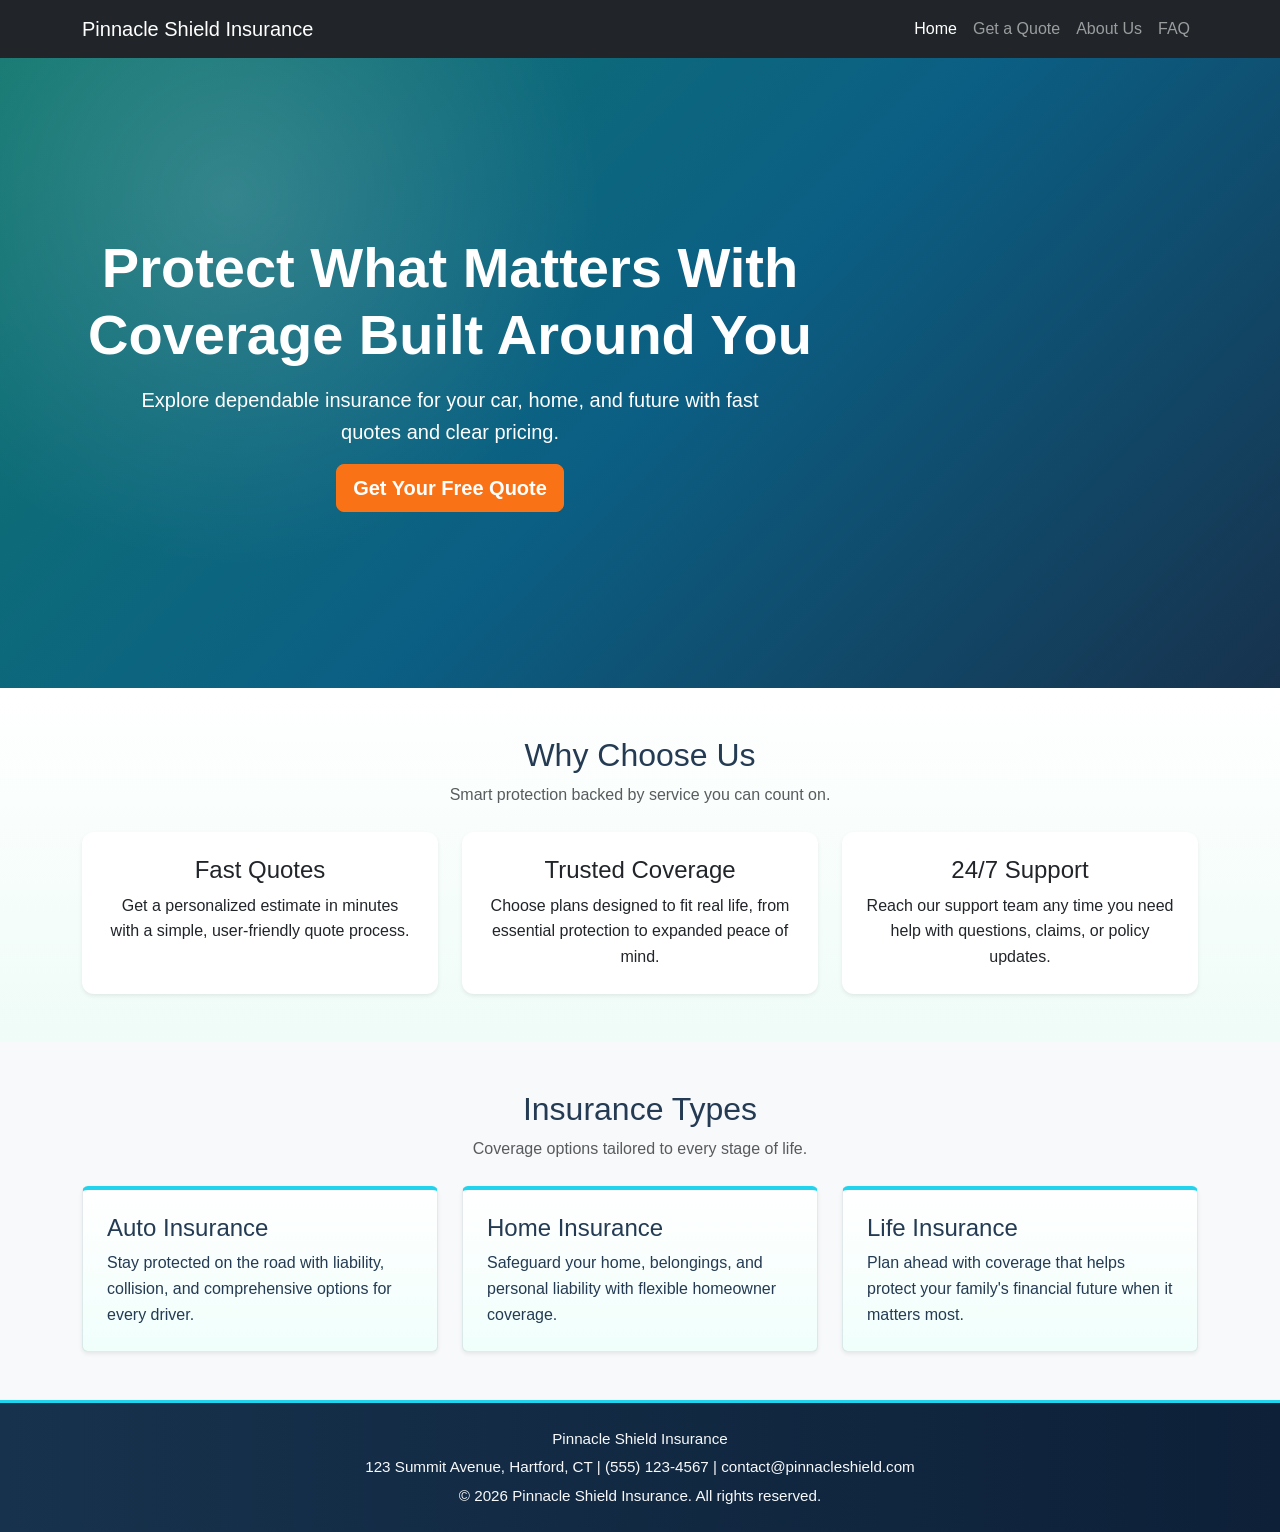
==== index.html @ 33624cd5 "Step 1 of capstone" ====
<!DOCTYPE html>
<html lang="en">
<head>
	<meta charset="UTF-8">
	<meta name="viewport" content="width=device-width, initial-scale=1.0">
	<title>Pinnacle Shield Insurance | Home</title>
	<link href="https://cdn.jsdelivr.net/npm/bootstrap@5.3.2/dist/css/bootstrap.min.css"
				rel="stylesheet"
				integrity="sha384-T3c6CoIi6uLrA9TneNEoa7RxnatzjcDSCmG1MXxSR1GAsXEV/Dwwykc2MPK8M2HN"
				crossorigin="anonymous">
	<link rel="stylesheet" href="css/styles.css">
</head>
<body>
	<header>
		<nav class="navbar navbar-expand-lg navbar-dark bg-dark">
			<div class="container">
				<a class="navbar-brand" href="index.html">Pinnacle Shield Insurance</a>
				<button class="navbar-toggler" type="button" data-bs-toggle="collapse" data-bs-target="#mainNav" aria-controls="mainNav" aria-expanded="false" aria-label="Toggle navigation">
					<span class="navbar-toggler-icon"></span>
				</button>
				<div class="collapse navbar-collapse" id="mainNav">
					<ul class="navbar-nav ms-auto mb-2 mb-lg-0">
						<li class="nav-item">
							<a class="nav-link active" aria-current="page" href="index.html">Home</a>
						</li>
						<li class="nav-item">
							<a class="nav-link" href="quote.html">Get a Quote</a>
						</li>
						<li class="nav-item">
							<a class="nav-link" href="about.html">About Us</a>
						</li>
						<li class="nav-item">
							<a class="nav-link" href="faq.html">FAQ</a>
						</li>
					</ul>
				</div>
			</div>
		</nav>
	</header>

	<main>
		<section id="home" class="hero-section text-white d-flex align-items-center">
			<div class="container py-5">
				<div class="row align-items-center">
					<div class="col-lg-8">
						<h1 class="display-4 fw-bold">Protect What Matters With Coverage Built Around You</h1>
						<p class="lead mt-3">Explore dependable insurance for your car, home, and future with fast quotes and clear pricing.</p>
						<a class="btn btn-warning btn-lg mt-3" href="quote.html">Get Your Free Quote</a>
					</div>
				</div>
			</div>
		</section>

		<section id="services" class="py-5">
			<div class="container">
				<div class="text-center mb-4">
					<h2>Why Choose Us</h2>
					<p class="text-muted">Smart protection backed by service you can count on.</p>
				</div>
				<div class="row g-4">
					<div class="col-md-4">
						<div class="card h-100 shadow-sm border-0">
							<div class="card-body text-center p-4">
								<h3 class="h4 card-title">Fast Quotes</h3>
								<p class="card-text">Get a personalized estimate in minutes with a simple, user-friendly quote process.</p>
							</div>
						</div>
					</div>
					<div class="col-md-4">
						<div class="card h-100 shadow-sm border-0">
							<div class="card-body text-center p-4">
								<h3 class="h4 card-title">Trusted Coverage</h3>
								<p class="card-text">Choose plans designed to fit real life, from essential protection to expanded peace of mind.</p>
							</div>
						</div>
					</div>
					<div class="col-md-4">
						<div class="card h-100 shadow-sm border-0">
							<div class="card-body text-center p-4">
								<h3 class="h4 card-title">24/7 Support</h3>
								<p class="card-text">Reach our support team any time you need help with questions, claims, or policy updates.</p>
							</div>
						</div>
					</div>
				</div>
			</div>
		</section>

		<section id="insurance-types" class="py-5 bg-light">
			<div class="container">
				<div class="text-center mb-4">
					<h2>Insurance Types</h2>
					<p class="text-muted">Coverage options tailored to every stage of life.</p>
				</div>
				<div class="row g-4">
					<div class="col-md-4 d-flex">
						<article class="insurance-type p-4 bg-white rounded shadow-sm w-100">
							<h3 class="h4">Auto Insurance</h3>
							<p class="mb-0">Stay protected on the road with liability, collision, and comprehensive options for every driver.</p>
						</article>
					</div>
					<div class="col-md-4 d-flex">
						<article class="insurance-type p-4 bg-white rounded shadow-sm w-100">
							<h3 class="h4">Home Insurance</h3>
							<p class="mb-0">Safeguard your home, belongings, and personal liability with flexible homeowner coverage.</p>
						</article>
					</div>
					<div class="col-md-4 d-flex">
						<article class="insurance-type p-4 bg-white rounded shadow-sm w-100">
							<h3 class="h4">Life Insurance</h3>
							<p class="mb-0">Plan ahead with coverage that helps protect your family's financial future when it matters most.</p>
						</article>
					</div>
				</div>
			</div>
		</section>
	</main>

	<footer class="bg-dark text-light py-4">
		<div class="container text-center">
			<p class="mb-1">Pinnacle Shield Insurance</p>
			<p class="mb-1">123 Summit Avenue, Hartford, CT | (555) 123-4567 | contact@pinnacleshield.com</p>
			<p class="mb-0">&copy; 2026 Pinnacle Shield Insurance. All rights reserved.</p>
		</div>
	</footer>

	<script src="js/main.js"></script>
	<script src="https://cdn.jsdelivr.net/npm/bootstrap@5.3.2/dist/js/bootstrap.bundle.min.js"
					integrity="sha384-C6RzsynM9kWDrMNeT87bh95OGNyZPhcTNXj1NW7RuBCsyN/o0jlpcV8Qyq46cDfL"
					crossorigin="anonymous"></script>
</body>
</html>
---- css/styles.css ----
*, *::before, *::after {
	box-sizing: border-box;
	margin: 0;
	padding: 0;
}

:root {
	--brand-navy: #17324d;
	--brand-blue: #0f766e;
	--brand-cyan: #22d3ee;
	--brand-gold: #f97316;
	--brand-cream: #fff4e6;
	--text-primary: #243b53;
	--shadow-soft: 0 10px 24px rgba(23, 50, 77, 0.14);
}

body {
	font-family: "Segoe UI", Tahoma, Geneva, Verdana, sans-serif;
	color: var(--text-primary);
	line-height: 1.6;
	background: radial-gradient(circle at 14% 0%, #f0fff8 0%, #e9fbff 36%, #ffffff 100%);
}

.hero-section {
	min-height: 70vh;
	padding: 5rem 0;
	background:
		radial-gradient(circle at 18% 22%, rgba(255, 255, 255, 0.16) 0%, rgba(255, 255, 255, 0) 32%),
		linear-gradient(135deg, #0f766e 0%, #0b5f84 52%, #17324d 100%);
	text-align: center;
}

.hero-section .lead {
	max-width: 680px;
	margin: 1rem auto 0;
}

.card,
.insurance-type {
	border: 1px solid rgba(17, 42, 70, 0.1);
	border-radius: 0.75rem;
	transition: transform 0.25s ease, box-shadow 0.25s ease;
}

.card:hover,
.insurance-type:hover {
	transform: translateY(-6px);
	box-shadow: var(--shadow-soft);
}

.insurance-type {
	border-top: 4px solid var(--brand-cyan);
	background: linear-gradient(180deg, #ffffff 0%, #f0fffb 100%);
}

.btn-warning {
	background-color: var(--brand-gold);
	border-color: var(--brand-gold);
	color: #ffffff;
	font-weight: 700;
}

.btn-warning:hover,
.btn-warning:focus {
	background-color: #ea580c;
	border-color: #ea580c;
	color: #ffffff;
}

main section:nth-of-type(2) {
	background: linear-gradient(180deg, #ffffff 0%, #effcf7 100%);
}

footer {
	background: linear-gradient(90deg, var(--brand-navy) 0%, #0d2038 100%);
	border-top: 3px solid var(--brand-cyan);
}

footer p {
	font-size: 0.95rem;
}

@media (max-width: 767.98px) {
	.hero-section {
		min-height: auto;
		padding: 4rem 1rem;
	}

	.hero-section h1 {
		font-size: 2.2rem;
	}

	.card,
	.insurance-type {
		margin-bottom: 0.5rem;
	}

	footer {
		padding-left: 1rem;
		padding-right: 1rem;
	}
}
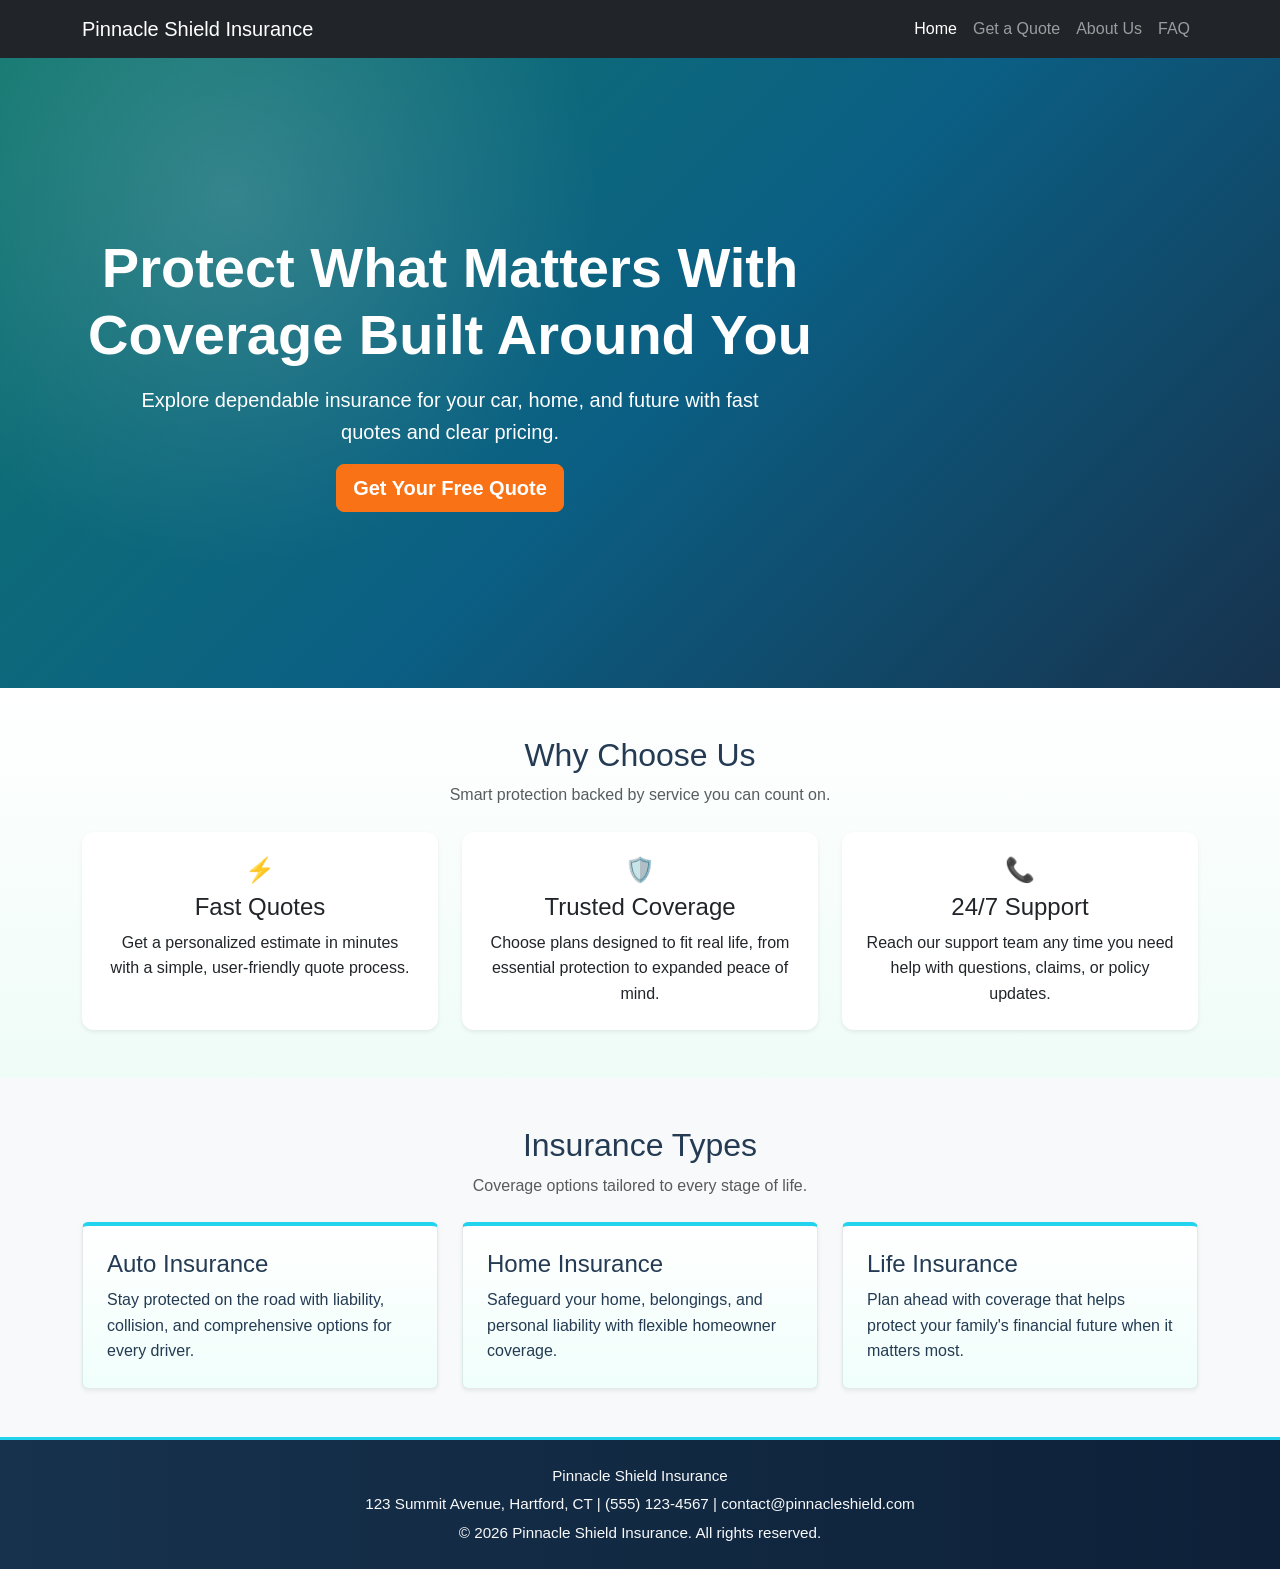
==== commit d4f5e8b6: "step 3, of capstone and bugsfixes" ====
--- a/index.html
+++ b/index.html
@@ -61,6 +61,7 @@
 					<div class="col-md-4">
 						<div class="card h-100 shadow-sm border-0">
 							<div class="card-body text-center p-4">
+								<h3 class="h4 card-title">⚡️</h3>
 								<h3 class="h4 card-title">Fast Quotes</h3>
 								<p class="card-text">Get a personalized estimate in minutes with a simple, user-friendly quote process.</p>
 							</div>
@@ -69,6 +70,7 @@
 					<div class="col-md-4">
 						<div class="card h-100 shadow-sm border-0">
 							<div class="card-body text-center p-4">
+								<h3 class="h4 card-title">🛡️<h3>
 								<h3 class="h4 card-title">Trusted Coverage</h3>
 								<p class="card-text">Choose plans designed to fit real life, from essential protection to expanded peace of mind.</p>
 							</div>
@@ -77,6 +79,7 @@
 					<div class="col-md-4">
 						<div class="card h-100 shadow-sm border-0">
 							<div class="card-body text-center p-4">
+								<h3 class="h4 card-title">📞<h3>
 								<h3 class="h4 card-title">24/7 Support</h3>
 								<p class="card-text">Reach our support team any time you need help with questions, claims, or policy updates.</p>
 							</div>
--- a/css/styles.css
+++ b/css/styles.css
@@ -67,6 +67,106 @@
 	color: #ffffff;
 }
 
+.hidden {
+	display: none;
+}
+
+.field-error {
+	margin-top: 0.35rem;
+	font-size: 0.875rem;
+	font-weight: 600;
+	color: #b42318;
+}
+
+.field-error.group-error {
+	margin-top: 0.6rem;
+}
+
+.insurance-option-label {
+	display: flex;
+	align-items: center;
+	justify-content: center;
+	gap: 0.5rem;
+	padding: 1rem;
+	border-width: 2px;
+	min-height: 84px;
+	font-weight: 700;
+	text-align: center;
+	border-radius: 0.75rem;
+}
+
+.insurance-option-icon {
+	font-size: 1.35rem;
+	line-height: 1;
+}
+
+.insurance-option-text {
+	font-size: 1rem;
+}
+
+.about-hero {
+	background:
+		linear-gradient(180deg, rgba(255, 255, 255, 0.75) 0%, rgba(255, 255, 255, 0.95) 100%),
+		radial-gradient(circle at top left, rgba(34, 211, 238, 0.22) 0%, rgba(34, 211, 238, 0) 36%);
+}
+
+.eyebrow-text {
+	color: var(--brand-blue);
+	font-size: 0.9rem;
+	font-weight: 700;
+	letter-spacing: 0.08em;
+	text-transform: uppercase;
+}
+
+.bg-light-subtle {
+	background: linear-gradient(180deg, #f6fffc 0%, #eef8ff 100%);
+}
+
+.team-card {
+	overflow: hidden;
+}
+
+.team-avatar {
+	width: 150px;
+	height: 150px;
+	border-radius: 50%;
+	object-fit: cover;
+	border: 4px solid rgba(34, 211, 238, 0.2);
+	box-shadow: 0 8px 20px rgba(23, 50, 77, 0.12);
+}
+
+.team-title {
+	color: var(--brand-blue);
+	font-weight: 700;
+	font-size: 0.95rem;
+}
+
+.values-row {
+	display: flex;
+	flex-wrap: wrap;
+	gap: 1rem;
+	justify-content: center;
+}
+
+.value-pill {
+	display: flex;
+	align-items: flex-start;
+	gap: 0.9rem;
+	flex: 1 1 240px;
+	max-width: 280px;
+	padding: 1.25rem;
+	background: rgba(255, 255, 255, 0.9);
+	border: 1px solid rgba(17, 42, 70, 0.1);
+	border-radius: 1rem;
+	box-shadow: 0 8px 20px rgba(23, 50, 77, 0.08);
+}
+
+.value-icon {
+	font-size: 1.65rem;
+	line-height: 1;
+	margin-top: 0.1rem;
+}
+
 main section:nth-of-type(2) {
 	background: linear-gradient(180deg, #ffffff 0%, #effcf7 100%);
 }
@@ -80,14 +180,41 @@
 	font-size: 0.95rem;
 }
 
-@media (max-width: 767.98px) {
+@media (max-width: 768px) {
+	.navbar-brand {
+		max-width: calc(100% - 72px);
+		font-size: 1.05rem;
+		line-height: 1.3;
+		white-space: normal;
+	}
+
+	.navbar-collapse {
+		margin-top: 0.75rem;
+		padding: 0.75rem 0;
+		border-top: 1px solid rgba(255, 255, 255, 0.12);
+	}
+
+	.navbar .nav-link {
+		padding: 0.7rem 0;
+		font-size: 1rem;
+	}
+
 	.hero-section {
 		min-height: auto;
-		padding: 4rem 1rem;
-	}
-
-	.hero-section h1 {
-		font-size: 2.2rem;
+		padding: 4rem 0;
+	}
+
+	.hero-section h1,
+	.about-hero h1,
+	main h1.display-5,
+	main h1.display-4 {
+		font-size: 2rem;
+		line-height: 1.2;
+	}
+
+	.hero-section .lead,
+	.about-hero .lead {
+		font-size: 1rem;
 	}
 
 	.card,
@@ -95,8 +222,121 @@
 		margin-bottom: 0.5rem;
 	}
 
+	.card-body {
+		padding: 1.5rem;
+	}
+
+	.insurance-option-label {
+		min-height: 72px;
+		padding: 0.9rem;
+	}
+
+	.form-control,
+	.form-select,
+	.btn,
+	.accordion-button {
+		min-height: 48px;
+	}
+
+	.accordion-button {
+		font-size: 1rem;
+		padding: 1rem 1.1rem;
+		align-items: flex-start;
+	}
+
+	.accordion-body {
+		padding: 1rem 1.1rem 1.25rem;
+	}
+
+	.value-pill {
+		max-width: none;
+	}
+
 	footer {
 		padding-left: 1rem;
 		padding-right: 1rem;
 	}
 }
+
+@media (max-width: 767.98px) {
+	.hero-section {
+		padding: 4rem 1rem;
+	}
+}
+
+@media (max-width: 480px) {
+	body {
+		font-size: 0.96rem;
+	}
+
+	main.py-5,
+	main section.py-5,
+	.about-hero {
+		padding-top: 2rem !important;
+		padding-bottom: 2rem !important;
+	}
+
+	.hero-section {
+		padding: 2.5rem 0.9rem;
+	}
+
+	.hero-section h1,
+	.about-hero h1,
+	main h1.display-5,
+	main h1.display-4 {
+		font-size: 1.75rem;
+	}
+
+	.eyebrow-text {
+		font-size: 0.78rem;
+		letter-spacing: 0.05em;
+	}
+
+	.card-body {
+		padding: 1.15rem;
+	}
+
+	.insurance-option-label {
+		flex-direction: column;
+		gap: 0.35rem;
+		min-height: auto;
+		padding: 0.9rem 0.75rem;
+	}
+
+	.insurance-option-text {
+		font-size: 0.95rem;
+	}
+
+	.btn-lg,
+	#calculateQuote,
+	.hero-section .btn {
+		width: 100%;
+	}
+
+	.team-avatar {
+		width: 120px;
+		height: 120px;
+	}
+
+	.value-pill {
+		flex-basis: 100%;
+		padding: 1rem;
+	}
+
+	.accordion-button {
+		font-size: 0.96rem;
+		padding: 0.9rem 1rem;
+	}
+
+	.accordion-body {
+		font-size: 0.95rem;
+	}
+
+	.table {
+		font-size: 0.92rem;
+	}
+
+	footer p {
+		font-size: 0.88rem;
+	}
+}
